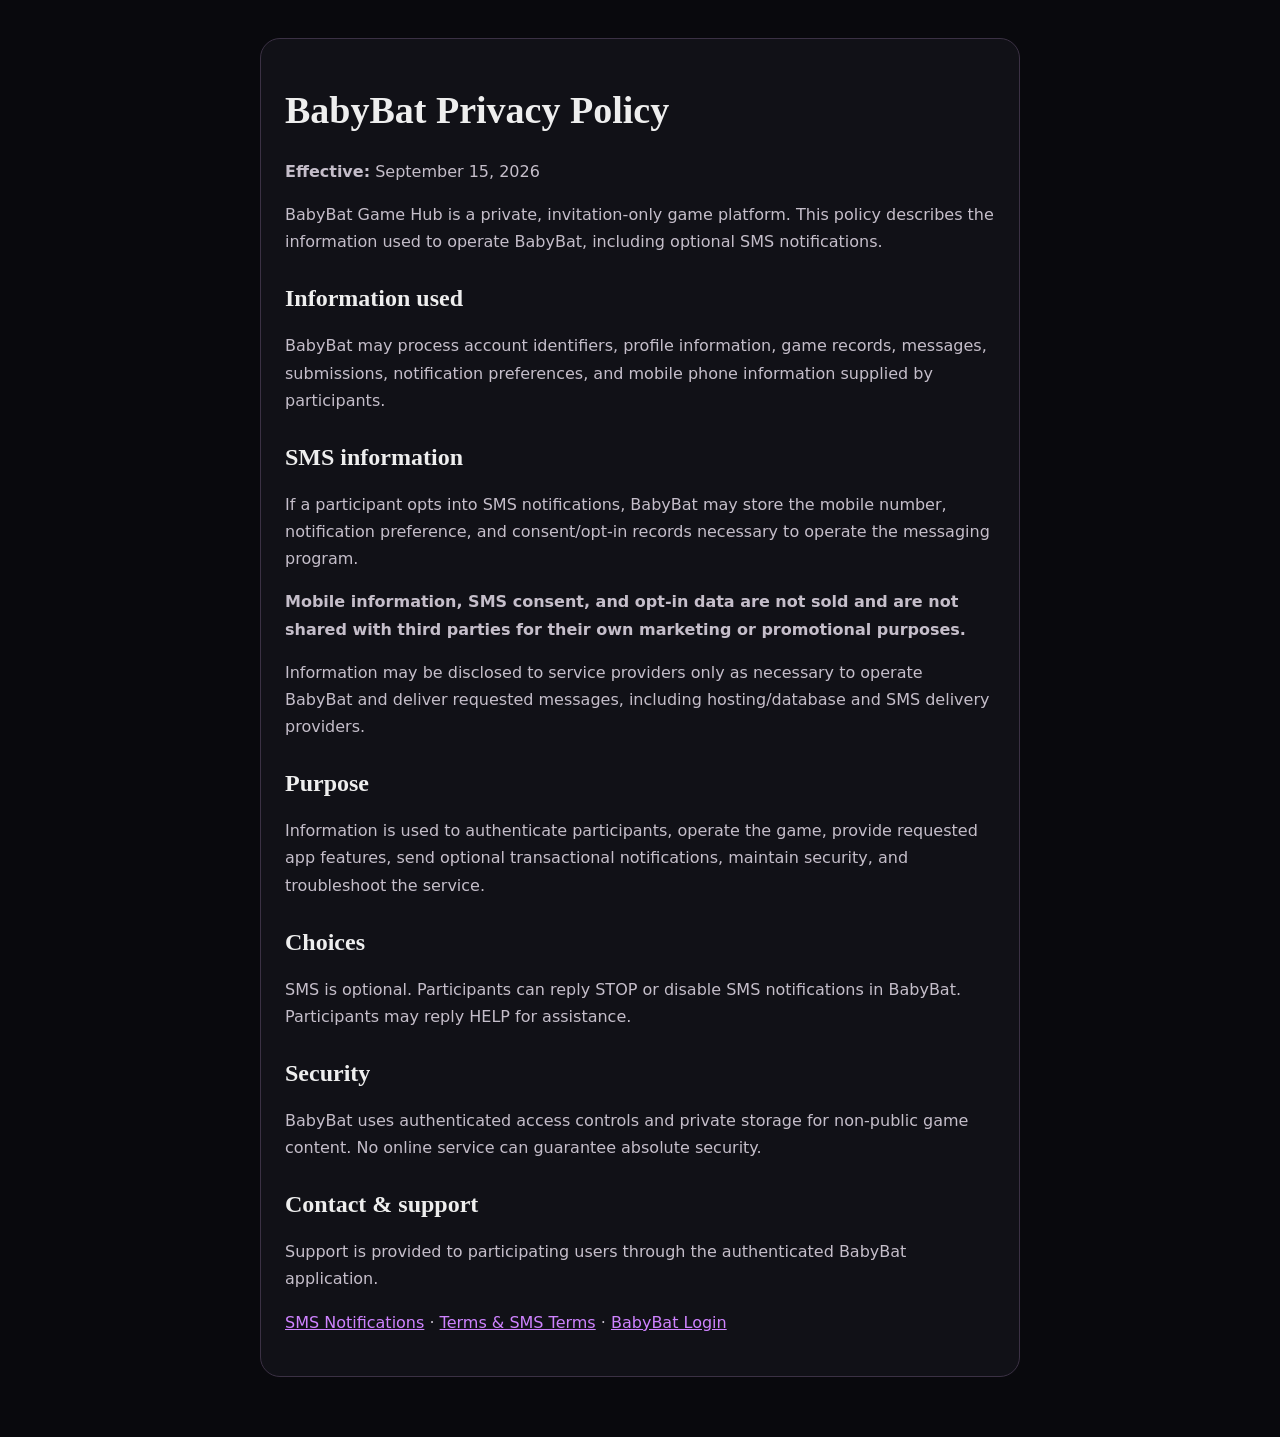
==== privacy.html @ ff3816b3 "Add files via upload" ====
<!doctype html><html lang="en"><head><meta charset="utf-8"><meta name="viewport" content="width=device-width,initial-scale=1"><meta name="theme-color" content="#120d17"><title>BabyBat — Privacy Policy</title><style>body{margin:0;background:#09090d;color:#eee;font-family:system-ui,-apple-system,Segoe UI,sans-serif}main{max-width:760px;margin:auto;padding:38px 20px 60px}h1,h2{font-family:Georgia,serif}h1{font-size:38px}h2{margin-top:30px}p,li{color:#c5beca;line-height:1.7}a{color:#cf83ff}.card{background:#111117;border:1px solid #3b3144;border-radius:20px;padding:24px}</style></head><body><main><div class="card"><h1>BabyBat Privacy Policy</h1><p><strong>Effective:</strong> September 15, 2026</p><p>BabyBat Game Hub is a private, invitation-only game platform. This policy describes the information used to operate BabyBat, including optional SMS notifications.</p><h2>Information used</h2><p>BabyBat may process account identifiers, profile information, game records, messages, submissions, notification preferences, and mobile phone information supplied by participants.</p><h2>SMS information</h2><p>If a participant opts into SMS notifications, BabyBat may store the mobile number, notification preference, and consent/opt-in records necessary to operate the messaging program.</p><p><strong>Mobile information, SMS consent, and opt-in data are not sold and are not shared with third parties for their own marketing or promotional purposes.</strong></p><p>Information may be disclosed to service providers only as necessary to operate BabyBat and deliver requested messages, including hosting/database and SMS delivery providers.</p><h2>Purpose</h2><p>Information is used to authenticate participants, operate the game, provide requested app features, send optional transactional notifications, maintain security, and troubleshoot the service.</p><h2>Choices</h2><p>SMS is optional. Participants can reply STOP or disable SMS notifications in BabyBat. Participants may reply HELP for assistance.</p><h2>Security</h2><p>BabyBat uses authenticated access controls and private storage for non-public game content. No online service can guarantee absolute security.</p><h2>Contact &amp; support</h2><p>Support is provided to participating users through the authenticated BabyBat application.</p><p><a href="sms">SMS Notifications</a> · <a href="terms">Terms &amp; SMS Terms</a> · <a href="/">BabyBat Login</a></p></div></main></body></html>
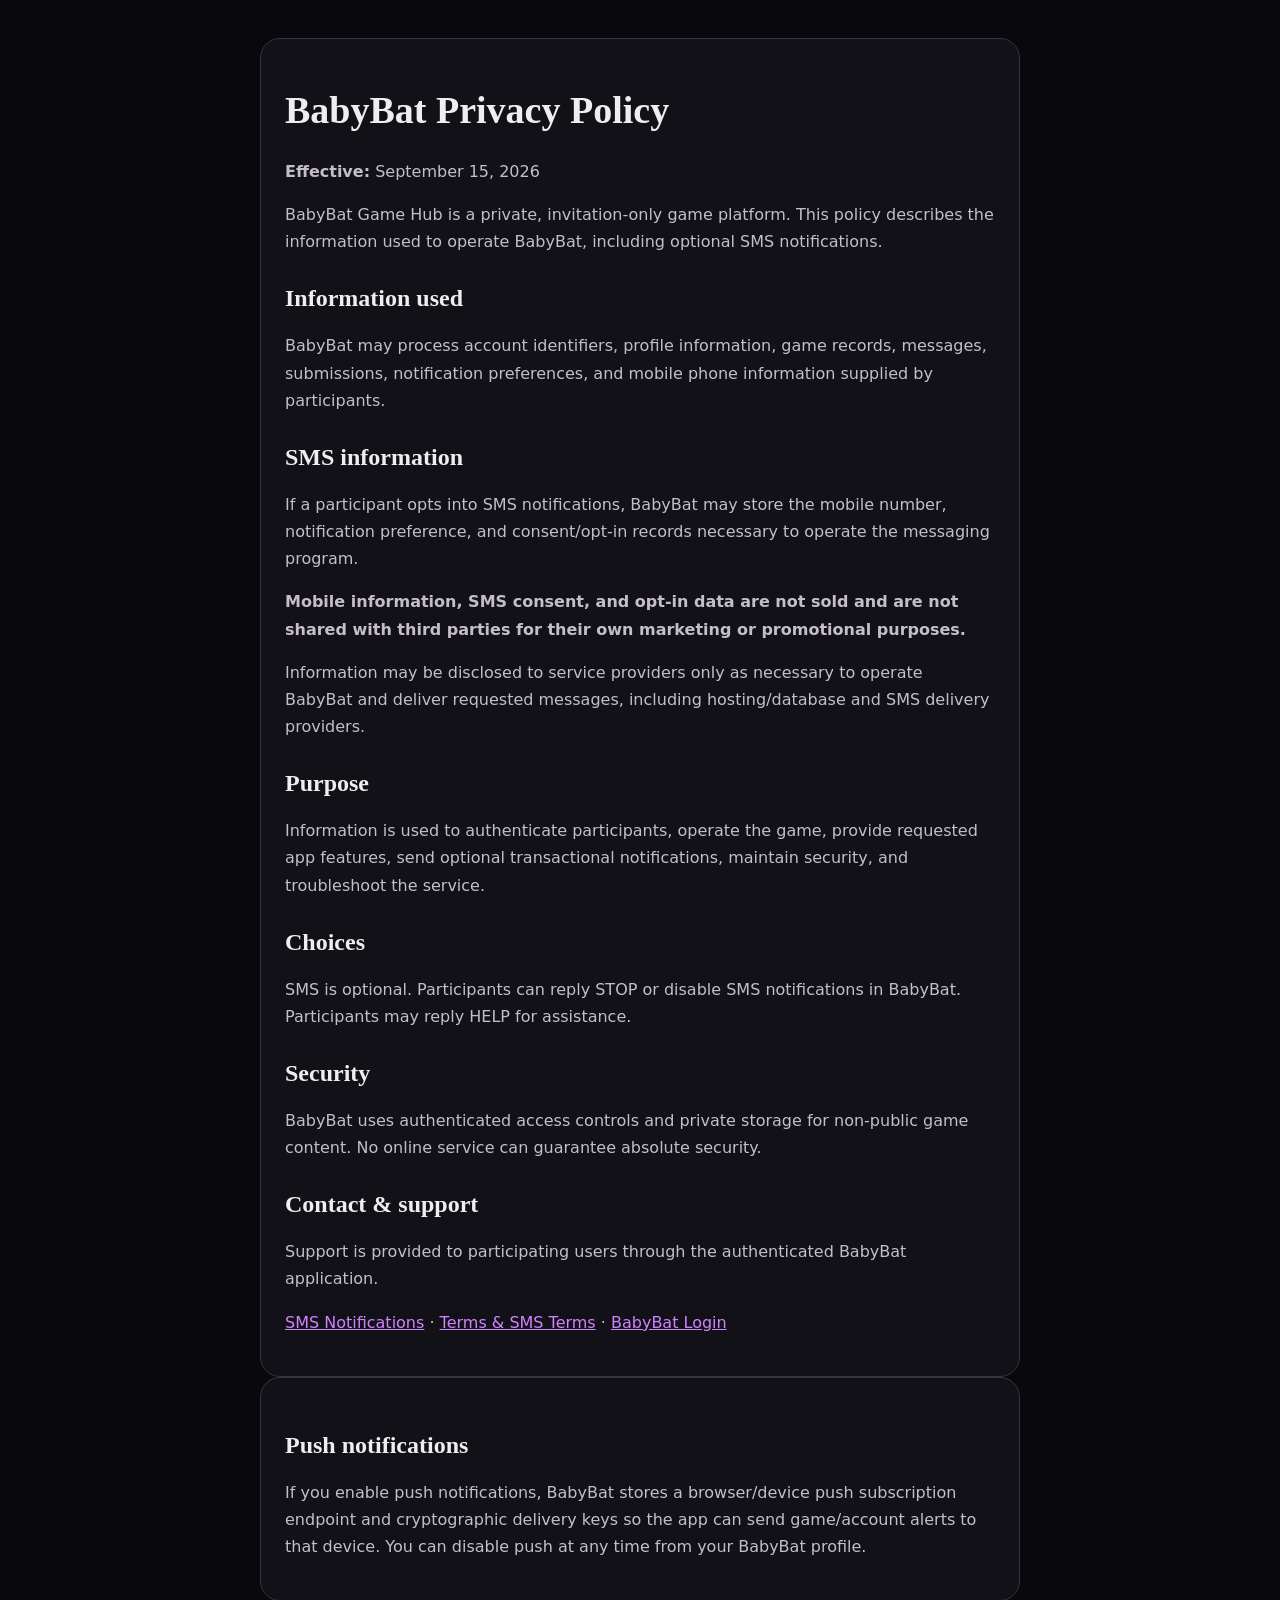
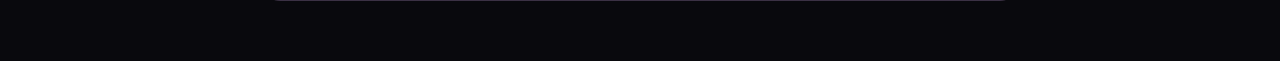
==== commit 67dc2ef3: "Add files via upload" ====
--- a/privacy.html
+++ b/privacy.html
@@ -1 +1 @@
-<!doctype html><html lang="en"><head><meta charset="utf-8"><meta name="viewport" content="width=device-width,initial-scale=1"><meta name="theme-color" content="#120d17"><title>BabyBat — Privacy Policy</title><style>body{margin:0;background:#09090d;color:#eee;font-family:system-ui,-apple-system,Segoe UI,sans-serif}main{max-width:760px;margin:auto;padding:38px 20px 60px}h1,h2{font-family:Georgia,serif}h1{font-size:38px}h2{margin-top:30px}p,li{color:#c5beca;line-height:1.7}a{color:#cf83ff}.card{background:#111117;border:1px solid #3b3144;border-radius:20px;padding:24px}</style></head><body><main><div class="card"><h1>BabyBat Privacy Policy</h1><p><strong>Effective:</strong> September 15, 2026</p><p>BabyBat Game Hub is a private, invitation-only game platform. This policy describes the information used to operate BabyBat, including optional SMS notifications.</p><h2>Information used</h2><p>BabyBat may process account identifiers, profile information, game records, messages, submissions, notification preferences, and mobile phone information supplied by participants.</p><h2>SMS information</h2><p>If a participant opts into SMS notifications, BabyBat may store the mobile number, notification preference, and consent/opt-in records necessary to operate the messaging program.</p><p><strong>Mobile information, SMS consent, and opt-in data are not sold and are not shared with third parties for their own marketing or promotional purposes.</strong></p><p>Information may be disclosed to service providers only as necessary to operate BabyBat and deliver requested messages, including hosting/database and SMS delivery providers.</p><h2>Purpose</h2><p>Information is used to authenticate participants, operate the game, provide requested app features, send optional transactional notifications, maintain security, and troubleshoot the service.</p><h2>Choices</h2><p>SMS is optional. Participants can reply STOP or disable SMS notifications in BabyBat. Participants may reply HELP for assistance.</p><h2>Security</h2><p>BabyBat uses authenticated access controls and private storage for non-public game content. No online service can guarantee absolute security.</p><h2>Contact &amp; support</h2><p>Support is provided to participating users through the authenticated BabyBat application.</p><p><a href="sms">SMS Notifications</a> · <a href="terms">Terms &amp; SMS Terms</a> · <a href="/">BabyBat Login</a></p></div></main></body></html>
+<!doctype html><html lang="en"><head><meta charset="utf-8"><meta name="viewport" content="width=device-width,initial-scale=1"><meta name="theme-color" content="#120d17"><title>BabyBat — Privacy Policy</title><style>body{margin:0;background:#09090d;color:#eee;font-family:system-ui,-apple-system,Segoe UI,sans-serif}main{max-width:760px;margin:auto;padding:38px 20px 60px}h1,h2{font-family:Georgia,serif}h1{font-size:38px}h2{margin-top:30px}p,li{color:#c5beca;line-height:1.7}a{color:#cf83ff}.card{background:#111117;border:1px solid #3b3144;border-radius:20px;padding:24px}</style></head><body><main><div class="card"><h1>BabyBat Privacy Policy</h1><p><strong>Effective:</strong> September 15, 2026</p><p>BabyBat Game Hub is a private, invitation-only game platform. This policy describes the information used to operate BabyBat, including optional SMS notifications.</p><h2>Information used</h2><p>BabyBat may process account identifiers, profile information, game records, messages, submissions, notification preferences, and mobile phone information supplied by participants.</p><h2>SMS information</h2><p>If a participant opts into SMS notifications, BabyBat may store the mobile number, notification preference, and consent/opt-in records necessary to operate the messaging program.</p><p><strong>Mobile information, SMS consent, and opt-in data are not sold and are not shared with third parties for their own marketing or promotional purposes.</strong></p><p>Information may be disclosed to service providers only as necessary to operate BabyBat and deliver requested messages, including hosting/database and SMS delivery providers.</p><h2>Purpose</h2><p>Information is used to authenticate participants, operate the game, provide requested app features, send optional transactional notifications, maintain security, and troubleshoot the service.</p><h2>Choices</h2><p>SMS is optional. Participants can reply STOP or disable SMS notifications in BabyBat. Participants may reply HELP for assistance.</p><h2>Security</h2><p>BabyBat uses authenticated access controls and private storage for non-public game content. No online service can guarantee absolute security.</p><h2>Contact &amp; support</h2><p>Support is provided to participating users through the authenticated BabyBat application.</p><p><a href="sms">SMS Notifications</a> · <a href="terms">Terms &amp; SMS Terms</a> · <a href="/">BabyBat Login</a></p></div><section class="card"><h2>Push notifications</h2><p>If you enable push notifications, BabyBat stores a browser/device push subscription endpoint and cryptographic delivery keys so the app can send game/account alerts to that device. You can disable push at any time from your BabyBat profile.</p></section></main></body></html>
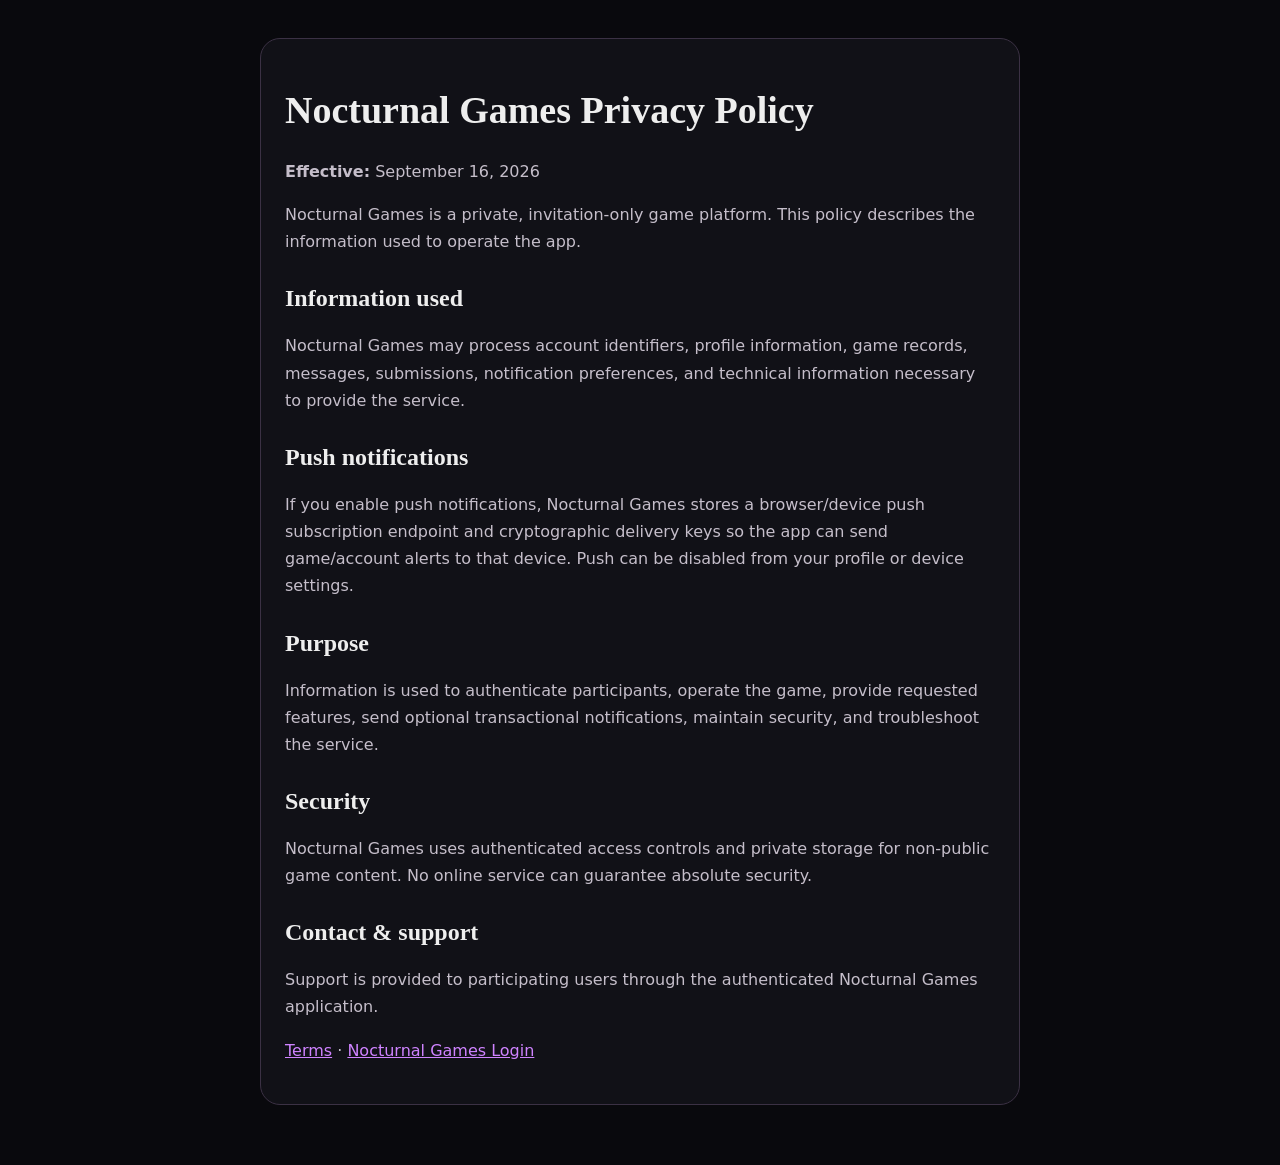
==== commit ff4231c8: "Add files via upload" ====
--- a/privacy.html
+++ b/privacy.html
@@ -1 +1 @@
-<!doctype html><html lang="en"><head><meta charset="utf-8"><meta name="viewport" content="width=device-width,initial-scale=1"><meta name="theme-color" content="#120d17"><title>BabyBat — Privacy Policy</title><style>body{margin:0;background:#09090d;color:#eee;font-family:system-ui,-apple-system,Segoe UI,sans-serif}main{max-width:760px;margin:auto;padding:38px 20px 60px}h1,h2{font-family:Georgia,serif}h1{font-size:38px}h2{margin-top:30px}p,li{color:#c5beca;line-height:1.7}a{color:#cf83ff}.card{background:#111117;border:1px solid #3b3144;border-radius:20px;padding:24px}</style></head><body><main><div class="card"><h1>BabyBat Privacy Policy</h1><p><strong>Effective:</strong> September 15, 2026</p><p>BabyBat Game Hub is a private, invitation-only game platform. This policy describes the information used to operate BabyBat, including optional SMS notifications.</p><h2>Information used</h2><p>BabyBat may process account identifiers, profile information, game records, messages, submissions, notification preferences, and mobile phone information supplied by participants.</p><h2>SMS information</h2><p>If a participant opts into SMS notifications, BabyBat may store the mobile number, notification preference, and consent/opt-in records necessary to operate the messaging program.</p><p><strong>Mobile information, SMS consent, and opt-in data are not sold and are not shared with third parties for their own marketing or promotional purposes.</strong></p><p>Information may be disclosed to service providers only as necessary to operate BabyBat and deliver requested messages, including hosting/database and SMS delivery providers.</p><h2>Purpose</h2><p>Information is used to authenticate participants, operate the game, provide requested app features, send optional transactional notifications, maintain security, and troubleshoot the service.</p><h2>Choices</h2><p>SMS is optional. Participants can reply STOP or disable SMS notifications in BabyBat. Participants may reply HELP for assistance.</p><h2>Security</h2><p>BabyBat uses authenticated access controls and private storage for non-public game content. No online service can guarantee absolute security.</p><h2>Contact &amp; support</h2><p>Support is provided to participating users through the authenticated BabyBat application.</p><p><a href="sms">SMS Notifications</a> · <a href="terms">Terms &amp; SMS Terms</a> · <a href="/">BabyBat Login</a></p></div><section class="card"><h2>Push notifications</h2><p>If you enable push notifications, BabyBat stores a browser/device push subscription endpoint and cryptographic delivery keys so the app can send game/account alerts to that device. You can disable push at any time from your BabyBat profile.</p></section></main></body></html>
+<!doctype html><html lang="en"><head><meta charset="utf-8"><meta name="viewport" content="width=device-width,initial-scale=1"><meta name="theme-color" content="#120d17"><title>Nocturnal Games — Privacy Policy</title><style>body{margin:0;background:#09090d;color:#eee;font-family:system-ui,-apple-system,Segoe UI,sans-serif}main{max-width:760px;margin:auto;padding:38px 20px 60px}h1,h2{font-family:Georgia,serif}h1{font-size:38px}h2{margin-top:30px}p,li{color:#c5beca;line-height:1.7}a{color:#cf83ff}.card{background:#111117;border:1px solid #3b3144;border-radius:20px;padding:24px}</style></head><body><main><div class="card"><h1>Nocturnal Games Privacy Policy</h1><p><strong>Effective:</strong> September 16, 2026</p><p>Nocturnal Games is a private, invitation-only game platform. This policy describes the information used to operate the app.</p><h2>Information used</h2><p>Nocturnal Games may process account identifiers, profile information, game records, messages, submissions, notification preferences, and technical information necessary to provide the service.</p><h2>Push notifications</h2><p>If you enable push notifications, Nocturnal Games stores a browser/device push subscription endpoint and cryptographic delivery keys so the app can send game/account alerts to that device. Push can be disabled from your profile or device settings.</p><h2>Purpose</h2><p>Information is used to authenticate participants, operate the game, provide requested features, send optional transactional notifications, maintain security, and troubleshoot the service.</p><h2>Security</h2><p>Nocturnal Games uses authenticated access controls and private storage for non-public game content. No online service can guarantee absolute security.</p><h2>Contact &amp; support</h2><p>Support is provided to participating users through the authenticated Nocturnal Games application.</p><p><a href="terms">Terms</a> · <a href="/">Nocturnal Games Login</a></p></div></main></body></html>
